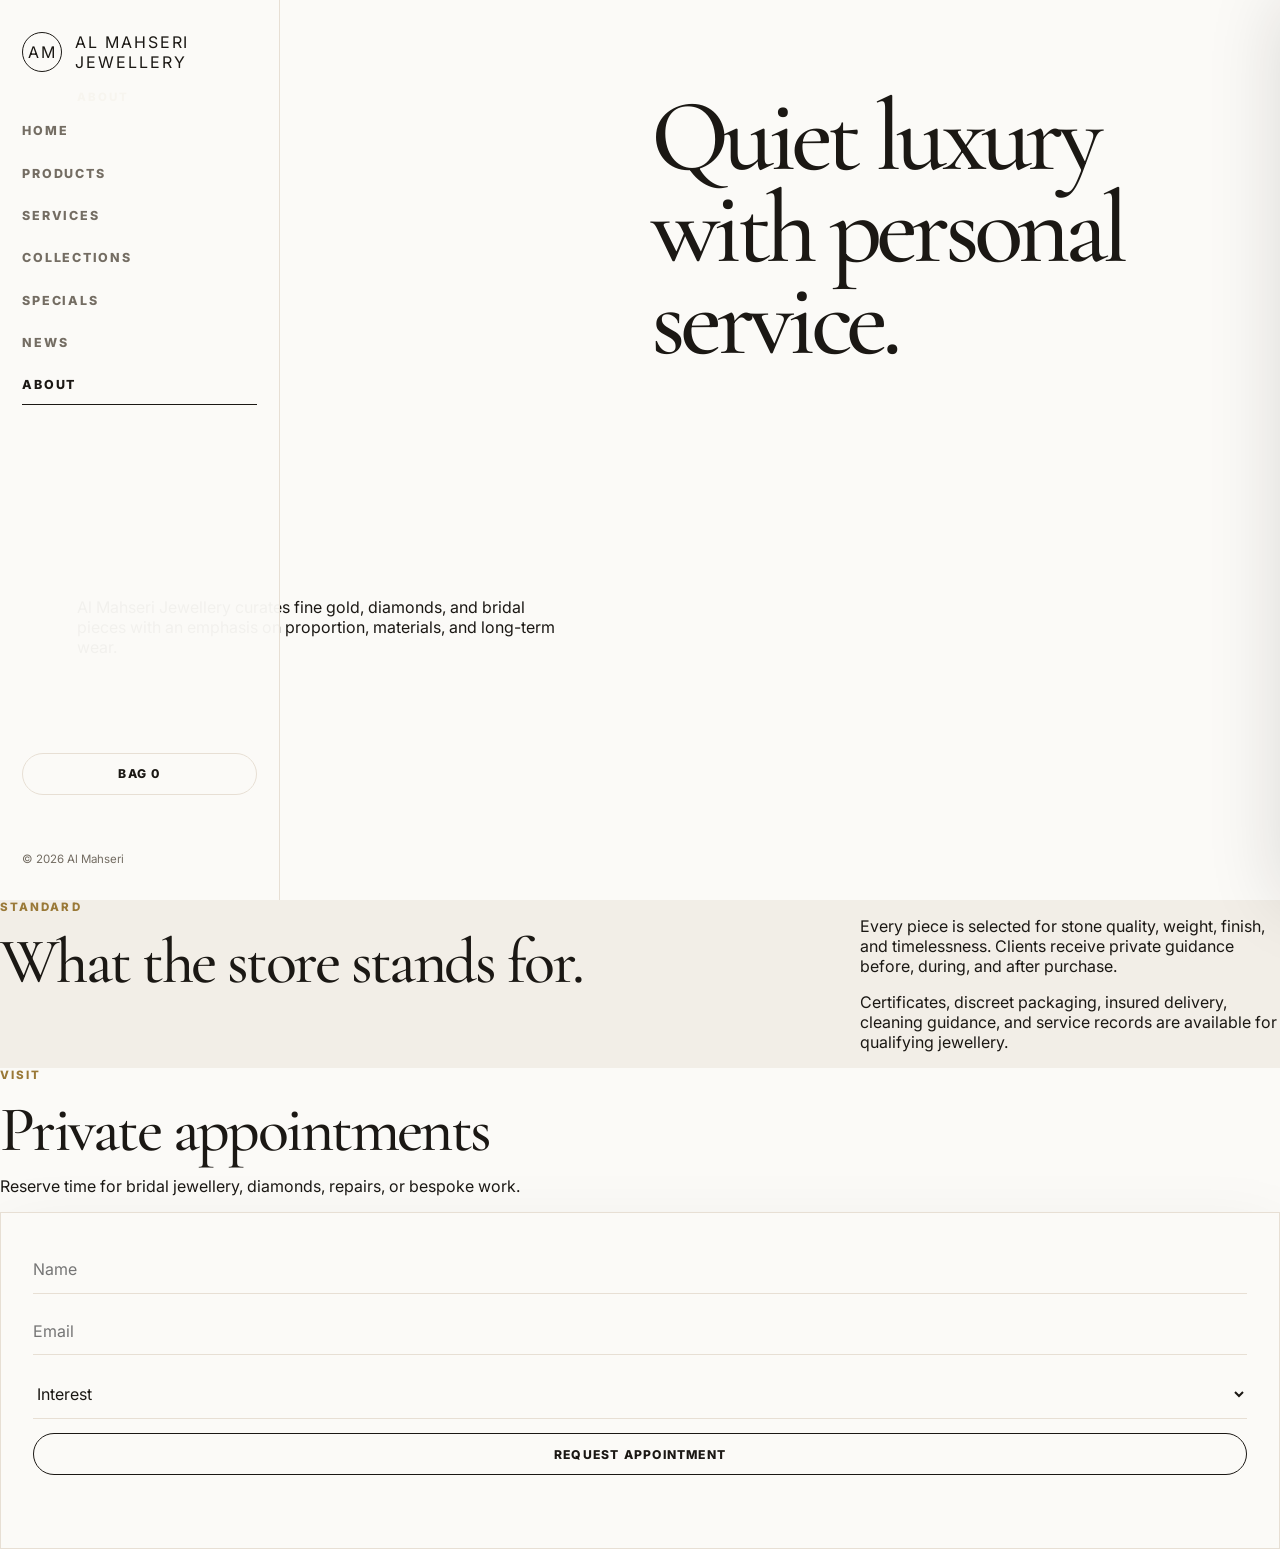
==== about.html @ 57dce5f2 "Convert storefront to multipage site Co-authored-by: Malek Mohammad <MosporD@users.noreply.github.co" ====
<!DOCTYPE html>
<html lang="en">
  <head>
    <meta charset="UTF-8" />
    <meta name="viewport" content="width=device-width, initial-scale=1.0" />
    <meta
      name="description"
      content="About Al Mahseri Jewellery, a minimalist luxury fine jewellery store."
    />
    <title>About | Al Mahseri Jewellery</title>
    <link rel="preconnect" href="https://fonts.googleapis.com" />
    <link rel="preconnect" href="https://fonts.gstatic.com" crossorigin />
    <link
      href="https://fonts.googleapis.com/css2?family=Cormorant+Garamond:wght@500;600&family=Inter:wght@400;500;600;700&display=swap"
      rel="stylesheet"
    />
    <link rel="stylesheet" href="styles.css" />
  </head>
  <body>
    <aside class="side-panel" aria-label="Main navigation">
      <a class="brand" href="index.html" aria-label="Al Mahseri Jewellery home">
        <span class="brand-mark">AM</span>
        <span>Al Mahseri Jewellery</span>
      </a>
      <nav class="side-nav">
        <a href="index.html">Home</a>
        <a href="products.html">Products</a>
        <a href="services.html">Services</a>
        <a href="collections.html">Collections</a>
        <a href="specials.html">Specials</a>
        <a href="news.html">News</a>
        <a class="active" href="about.html">About</a>
      </nav>
      <button class="bag-button" type="button" aria-controls="cart-drawer" aria-expanded="false" data-cart-open>
        Bag <span data-cart-count>0</span>
      </button>
      <small class="side-foot">&copy; <span data-year></span> Al Mahseri</small>
    </aside>

    <main class="page-shell">
      <section class="page-hero">
        <p class="eyebrow">About</p>
        <h1>Quiet luxury with personal service.</h1>
        <p>
          Al Mahseri Jewellery curates fine gold, diamonds, and bridal pieces with an
          emphasis on proportion, materials, and long-term wear.
        </p>
      </section>

      <section class="split-section">
        <div>
          <p class="eyebrow">Standard</p>
          <h2>What the store stands for.</h2>
        </div>
        <div class="text-stack">
          <p>
            Every piece is selected for stone quality, weight, finish, and timelessness.
            Clients receive private guidance before, during, and after purchase.
          </p>
          <p>
            Certificates, discreet packaging, insured delivery, cleaning guidance, and
            service records are available for qualifying jewellery.
          </p>
        </div>
      </section>

      <section class="visit-card">
        <div>
          <p class="eyebrow">Visit</p>
          <h2>Private appointments</h2>
          <p>Reserve time for bridal jewellery, diamonds, repairs, or bespoke work.</p>
        </div>
        <form class="appointment-form" data-appointment-form>
          <input type="text" name="name" placeholder="Name" required />
          <input type="email" name="email" placeholder="Email" required />
          <select name="interest" required>
            <option value="">Interest</option>
            <option>Diamond jewellery</option>
            <option>Gold jewellery</option>
            <option>Services and repairs</option>
            <option>Bespoke commission</option>
          </select>
          <button class="primary-button" type="submit">Request appointment</button>
          <p class="form-note" data-appointment-message></p>
        </form>
      </section>
    </main>

    <div class="cart-overlay" data-cart-close></div>
    <aside class="cart-drawer" id="cart-drawer" aria-label="Shopping bag" aria-hidden="true" data-cart-drawer>
      <div class="cart-header">
        <h2>Bag</h2>
        <button type="button" aria-label="Close bag" data-cart-close>&times;</button>
      </div>
      <div class="cart-items" data-cart-items></div>
      <div class="cart-footer">
        <div class="cart-total">
          <span>Subtotal</span>
          <strong data-cart-total>0 JOD</strong>
        </div>
        <button class="primary-button" type="button" data-checkout>Checkout enquiry</button>
        <p class="form-note" data-checkout-note></p>
      </div>
    </aside>

    <script src="script.js"></script>
  </body>
</html>
---- styles.css ----
:root {
  --paper: #fbfaf7;
  --ink: #1b1814;
  --muted: #746d63;
  --line: #e7dfd4;
  --soft: #f2eee7;
  --gold: #9a7937;
  --panel: 280px;
  --shadow: 0 24px 70px rgba(27, 24, 20, 0.08);
  font-family: Inter, ui-sans-serif, system-ui, -apple-system, BlinkMacSystemFont, "Segoe UI", sans-serif;
}

* {
  box-sizing: border-box;
}

html {
  scroll-behavior: smooth;
}

body {
  background: var(--paper);
  color: var(--ink);
  margin: 0;
}

body.cart-open {
  overflow: hidden;
}

a {
  color: inherit;
  text-decoration: none;
}

button,
input,
select,
textarea {
  font: inherit;
}

button {
  cursor: pointer;
}

img {
  display: block;
  max-width: 100%;
}

.layout {
  min-height: 100vh;
  padding-left: var(--panel);
}

.side-panel {
  background: rgba(251, 250, 247, 0.96);
  border-right: 1px solid var(--line);
  display: flex;
  flex-direction: column;
  gap: 2.5rem;
  inset: 0 auto 0 0;
  padding: 2rem 1.4rem;
  position: fixed;
  width: var(--panel);
  z-index: 20;
}

.brand {
  align-items: center;
  display: inline-flex;
  gap: 0.8rem;
  letter-spacing: 0.12em;
  text-transform: uppercase;
}

.brand-mark {
  border: 1px solid var(--ink);
  border-radius: 50%;
  display: inline-grid;
  flex: 0 0 auto;
  height: 40px;
  place-items: center;
  width: 40px;
}

.brand-name {
  display: grid;
  gap: 0.18rem;
}

.brand-name strong {
  font-size: 0.82rem;
}

.brand-name span,
.panel-note,
.panel-footer {
  color: var(--muted);
  font-size: 0.78rem;
  line-height: 1.6;
}

.side-nav {
  display: grid;
  gap: 0.25rem;
}

.side-nav a {
  border-bottom: 1px solid transparent;
  color: var(--muted);
  font-size: 0.78rem;
  font-weight: 800;
  letter-spacing: 0.14em;
  padding: 0.7rem 0;
  text-transform: uppercase;
}

.side-nav a:hover,
.side-nav a.active,
.side-nav a[aria-current="page"] {
  border-color: var(--ink);
  color: var(--ink);
}

.bag-button,
.primary-button,
.secondary-button,
.filter-button,
.product-row button,
.cart-header button,
.cart-item button,
.newsletter button {
  background: transparent;
  border: 1px solid var(--line);
  color: var(--ink);
  font-size: 0.76rem;
  font-weight: 800;
  letter-spacing: 0.1em;
  text-transform: uppercase;
}

.bag-button,
.primary-button,
.secondary-button {
  border-radius: 999px;
  padding: 0.8rem 1rem;
}

.bag-button {
  margin-top: auto;
  width: 100%;
}

.side-foot {
  color: var(--muted);
  font-size: 0.72rem;
  line-height: 1.6;
  margin: 0.9rem 0 0;
}

.primary-button {
  border-color: var(--ink);
}

.page {
  min-height: 100vh;
}

.page-hero,
.content-section,
.site-footer {
  padding: clamp(3rem, 7vw, 6rem) clamp(1.25rem, 6vw, 5rem);
}

.page-hero {
  display: grid;
  gap: clamp(2rem, 6vw, 5rem);
  grid-template-columns: minmax(0, 0.9fr) minmax(280px, 1fr);
  min-height: 100vh;
}

.page-hero.compact {
  min-height: auto;
  padding-bottom: clamp(2rem, 5vw, 4rem);
}

.hero-copy {
  align-self: center;
  max-width: 700px;
}

.eyebrow {
  color: var(--gold);
  font-size: 0.72rem;
  font-weight: 800;
  letter-spacing: 0.18em;
  margin: 0 0 1.1rem;
  text-transform: uppercase;
}

h1,
h2,
h3 {
  font-family: "Cormorant Garamond", Georgia, serif;
  font-weight: 500;
  margin: 0;
}

h1 {
  font-size: clamp(4rem, 8vw, 8rem);
  letter-spacing: -0.055em;
  line-height: 0.9;
}

h2 {
  font-size: clamp(2.5rem, 5vw, 4.6rem);
  letter-spacing: -0.04em;
  line-height: 0.95;
}

h3 {
  font-size: clamp(1.55rem, 2.4vw, 2.25rem);
  line-height: 1.05;
}

.hero-copy p:not(.eyebrow),
.section-copy,
.text-block p,
.service-card p,
.product-card span,
.news-card p {
  color: var(--muted);
  font-size: clamp(1rem, 1.4vw, 1.13rem);
  line-height: 1.8;
}

.hero-copy p:not(.eyebrow) {
  margin: 1.5rem 0 0;
  max-width: 560px;
}

.hero-actions {
  display: flex;
  flex-wrap: wrap;
  gap: 0.8rem;
  margin-top: 2rem;
}

.hero-image,
.feature-image {
  background: var(--soft) center/cover;
  min-height: 560px;
}

.hero-image.home {
  background-image:
    linear-gradient(180deg, rgba(27, 24, 20, 0.04), rgba(27, 24, 20, 0.16)),
    url("https://images.unsplash.com/photo-1605100804763-247f67b3557e?auto=format&fit=crop&w=1200&q=80");
}

.hero-image.products {
  background-image:
    linear-gradient(180deg, rgba(27, 24, 20, 0.04), rgba(27, 24, 20, 0.16)),
    url("https://images.unsplash.com/photo-1611591437281-460bfbe1220a?auto=format&fit=crop&w=1200&q=80");
}

.hero-image.services {
  background-image:
    linear-gradient(180deg, rgba(27, 24, 20, 0.04), rgba(27, 24, 20, 0.16)),
    url("https://images.unsplash.com/photo-1515562141207-7a88fb7ce338?auto=format&fit=crop&w=1200&q=80");
}

.section-header {
  margin-bottom: 1.8rem;
  max-width: 820px;
}

.section-copy {
  margin: 1rem 0 0;
}

.link-list,
.service-grid,
.collection-grid,
.news-grid {
  border-top: 1px solid var(--line);
}

.link-list article,
.service-card,
.collection-grid article,
.news-card {
  border-bottom: 1px solid var(--line);
}

.link-list article {
  align-items: baseline;
  display: grid;
  gap: 1rem;
  grid-template-columns: minmax(0, 1fr) auto;
  padding: 1.45rem 0;
}

.link-list span,
.news-card time,
.product-card p {
  color: var(--gold);
  font-size: 0.72rem;
  font-weight: 800;
  letter-spacing: 0.14em;
  text-transform: uppercase;
}

.link-list p,
.collection-grid p,
.news-card p {
  color: var(--muted);
  line-height: 1.7;
  margin: 0.55rem 0 0;
}

.service-grid,
.collection-grid,
.news-grid {
  display: grid;
  grid-template-columns: repeat(2, 1fr);
}

.service-card,
.collection-grid article,
.news-card {
  padding: clamp(1.4rem, 3vw, 2.1rem);
}

.service-card:nth-child(odd),
.collection-grid article:nth-child(odd),
.news-card:nth-child(odd) {
  border-right: 1px solid var(--line);
}

.shop-controls {
  align-items: center;
  border-bottom: 1px solid var(--line);
  border-top: 1px solid var(--line);
  display: flex;
  gap: 1rem;
  justify-content: space-between;
  margin-bottom: 1rem;
  padding: 1rem 0;
}

.filters {
  display: flex;
  flex-wrap: wrap;
  gap: 0.6rem;
}

.filter-button {
  border-radius: 999px;
  color: var(--muted);
  padding: 0.65rem 0.9rem;
}

.filter-button.active {
  border-color: var(--ink);
  color: var(--ink);
}

.sort-control {
  align-items: center;
  color: var(--muted);
  display: flex;
  font-size: 0.76rem;
  font-weight: 800;
  gap: 0.6rem;
  letter-spacing: 0.1em;
  text-transform: uppercase;
}

.sort-control select {
  border-radius: 999px;
  padding: 0.62rem 0.9rem;
}

.result-count,
.form-note,
.muted {
  color: var(--muted);
  font-size: 0.86rem;
  line-height: 1.6;
}

.product-grid {
  display: grid;
  gap: 1px;
  grid-template-columns: repeat(3, 1fr);
}

.product-card {
  background: var(--paper);
  border: 1px solid var(--line);
  margin: -1px 0 0 -1px;
}

.product-card img {
  aspect-ratio: 1 / 1.16;
  background: var(--soft);
  object-fit: cover;
  width: 100%;
}

.product-card > div {
  padding: 1.1rem;
}

.product-card p {
  margin: 0 0 0.75rem;
}

.product-card span {
  display: block;
  font-size: 0.92rem;
  margin: 0.7rem 0 1rem;
}

.product-row {
  align-items: center;
  display: flex;
  gap: 1rem;
  justify-content: space-between;
}

.product-row button {
  border-radius: 999px;
  padding: 0.55rem 0.8rem;
}

.split-section {
  background: var(--soft);
  display: grid;
  gap: clamp(2rem, 5vw, 4rem);
  grid-template-columns: minmax(0, 1fr) minmax(280px, 420px);
}

.appointment-form,
.newsletter {
  display: grid;
  gap: 0.85rem;
}

.appointment-form {
  background: var(--paper);
  border: 1px solid var(--line);
  box-shadow: var(--shadow);
  padding: clamp(1.25rem, 3vw, 2rem);
}

.appointment-form input,
.appointment-form select,
.appointment-form textarea,
.newsletter input {
  background: transparent;
  border: 0;
  border-bottom: 1px solid var(--line);
  color: var(--ink);
  padding: 0.85rem 0;
  width: 100%;
}

.appointment-form textarea {
  min-height: 110px;
  resize: vertical;
}

.site-footer {
  border-top: 1px solid var(--line);
  padding: 2rem clamp(1.25rem, 6vw, 5rem);
}

.site-footer small {
  color: var(--muted);
}

.cart-overlay {
  background: rgba(27, 24, 20, 0.28);
  inset: 0;
  opacity: 0;
  pointer-events: none;
  position: fixed;
  transition: opacity 200ms ease;
  z-index: 30;
}

.cart-drawer {
  background: var(--paper);
  box-shadow: -20px 0 70px rgba(27, 24, 20, 0.14);
  display: flex;
  flex-direction: column;
  height: 100vh;
  position: fixed;
  right: 0;
  top: 0;
  transform: translateX(105%);
  transition: transform 220ms ease;
  width: min(92vw, 410px);
  z-index: 40;
}

body.cart-open .cart-overlay {
  opacity: 1;
  pointer-events: auto;
}

body.cart-open .cart-drawer {
  transform: translateX(0);
}

.cart-header,
.cart-footer {
  padding: 1.2rem;
}

.cart-header {
  align-items: center;
  border-bottom: 1px solid var(--line);
  display: flex;
  justify-content: space-between;
}

.cart-header h2 {
  font-size: 2rem;
}

.cart-header button,
.cart-item button {
  border: 0;
}

.cart-header button {
  font-size: 1.5rem;
}

.cart-items {
  flex: 1;
  overflow-y: auto;
  padding: 0 1.2rem;
}

.cart-item {
  border-bottom: 1px solid var(--line);
  display: flex;
  gap: 1rem;
  justify-content: space-between;
  padding: 1rem 0;
}

.cart-item h3 {
  font-size: 1.35rem;
}

.cart-item p {
  color: var(--muted);
  margin: 0.35rem 0 0;
}

.cart-footer {
  border-top: 1px solid var(--line);
}

.cart-total {
  display: flex;
  justify-content: space-between;
  margin-bottom: 1rem;
}

.cart-footer .primary-button {
  width: 100%;
}

@media (max-width: 980px) {
  :root {
    --panel: 0px;
  }

  .layout {
    padding-left: 0;
    padding-top: 148px;
  }

  .side-panel {
    border-bottom: 1px solid var(--line);
    border-right: 0;
    bottom: auto;
    display: grid;
    gap: 0.9rem;
    grid-template-columns: 1fr auto;
    padding: 0.9rem 1rem 0;
    right: 0;
    width: auto;
  }

  .side-nav {
    display: flex;
    gap: 1rem;
    grid-column: 1 / -1;
    overflow-x: auto;
    padding: 0.2rem 0 0.7rem;
  }

  .side-nav a {
    flex: 0 0 auto;
    padding: 0.4rem 0;
  }

  .panel-note,
  .panel-footer {
    display: none;
  }

  .bag-button {
    margin-top: 0;
    width: auto;
  }

  .page-hero,
  .split-section {
    grid-template-columns: 1fr;
  }

  .page-hero {
    min-height: auto;
  }

  .hero-image,
  .feature-image {
    min-height: 420px;
  }

  .product-grid {
    grid-template-columns: repeat(2, 1fr);
  }
}

@media (max-width: 620px) {
  .layout {
    padding-top: 142px;
  }

  .brand {
    font-size: 0.68rem;
  }

  .brand-mark {
    display: none;
  }

  .side-nav a {
    font-size: 0.66rem;
  }

  h1 {
    font-size: clamp(3.2rem, 18vw, 5rem);
  }

  .hero-image,
  .feature-image {
    min-height: 320px;
  }

  .shop-controls {
    align-items: flex-start;
    flex-direction: column;
  }

  .product-grid,
  .service-grid,
  .collection-grid,
  .news-grid {
    grid-template-columns: 1fr;
  }

  .service-card:nth-child(odd),
  .collection-grid article:nth-child(odd),
  .news-card:nth-child(odd) {
    border-right: 0;
  }
}
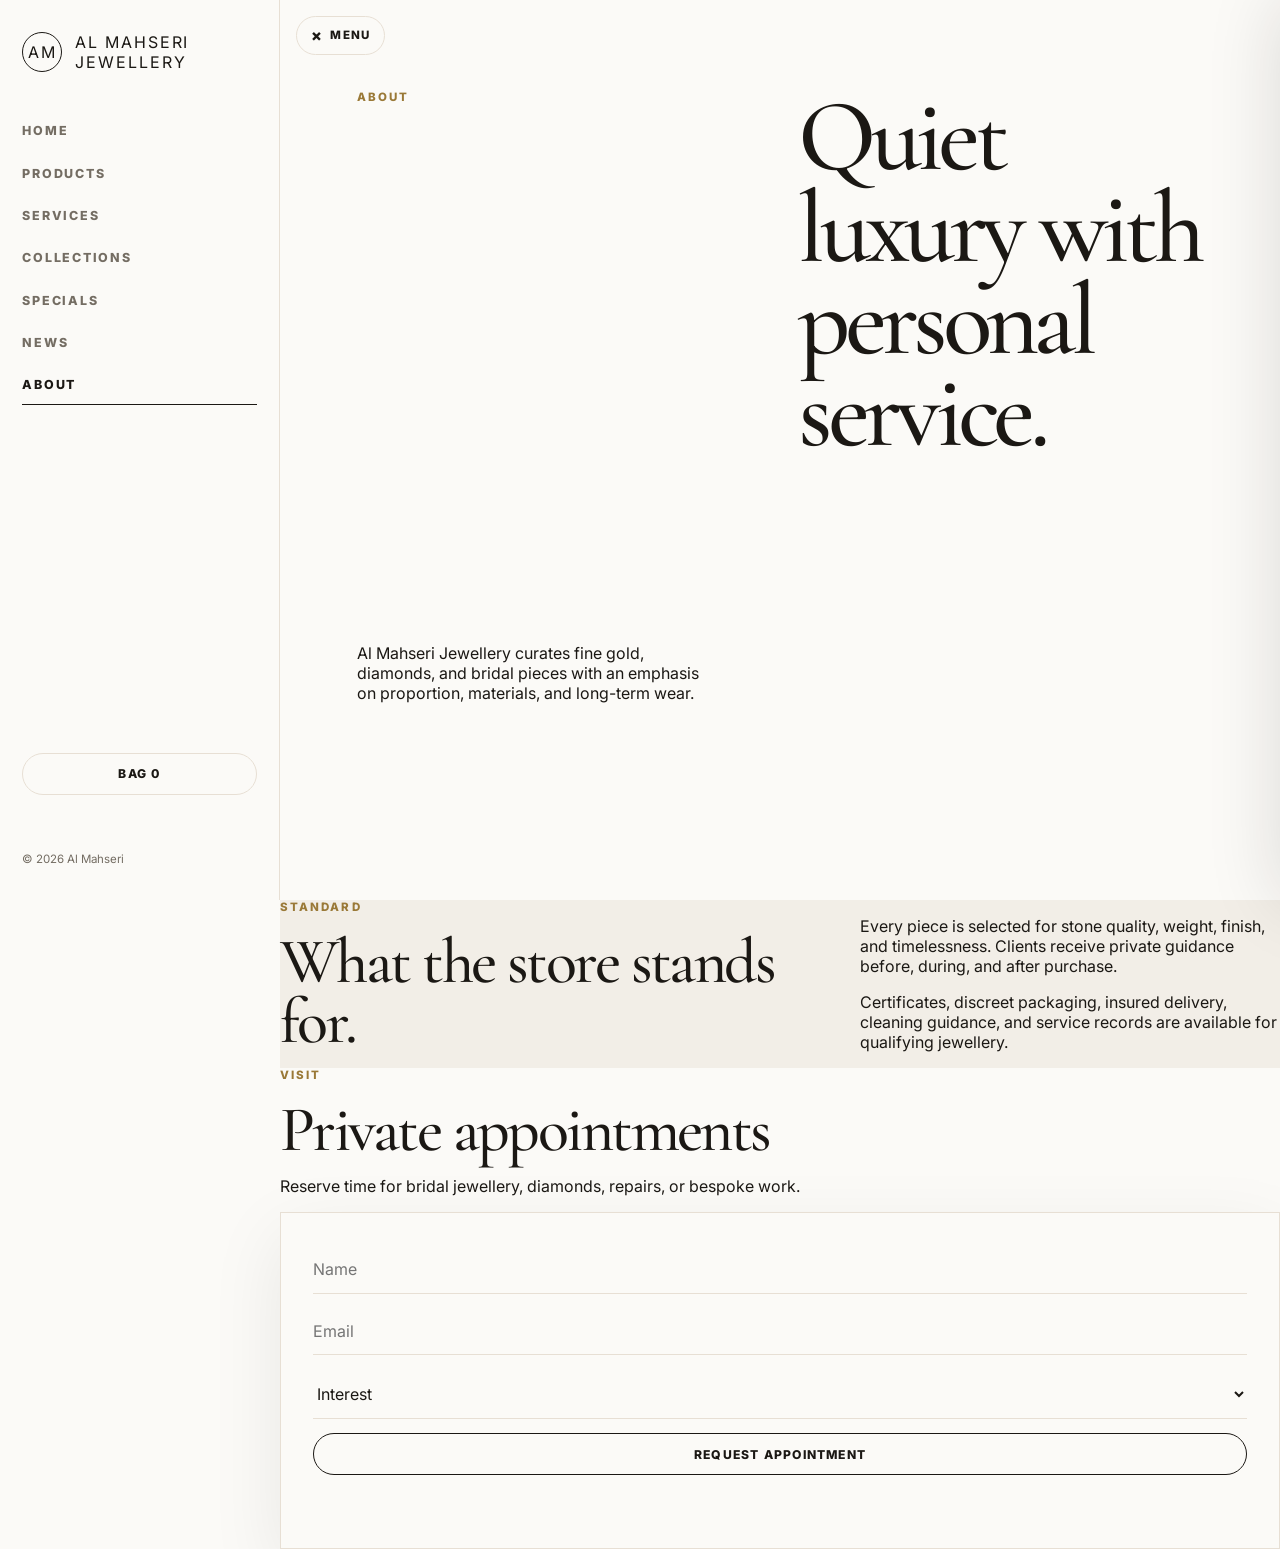
==== commit 9baff669: "Make left navigation collapsible sitewide Co-authored-by: Malek Mohammad <MosporD@users.noreply.gith" ====
--- a/about.html
+++ b/about.html
@@ -16,12 +16,21 @@
     />
     <link rel="stylesheet" href="styles.css" />
   </head>
-  <body>
-    <aside class="side-panel" aria-label="Main navigation">
+  <body class="has-collapsible-panel">
+    <aside class="side-panel home-panel" id="site-navigation" aria-label="Main navigation" data-left-panel="true">
       <a class="brand" href="index.html" aria-label="Al Mahseri Jewellery home">
         <span class="brand-mark">AM</span>
         <span>Al Mahseri Jewellery</span>
       </a>
+      <button
+        class="panel-toggle"
+        type="button"
+        aria-controls="site-navigation"
+        aria-expanded="true"
+        data-panel-toggle="true"
+      >
+        Menu
+      </button>
       <nav class="side-nav">
         <a href="index.html">Home</a>
         <a href="products.html">Products</a>
@@ -37,7 +46,7 @@
       <small class="side-foot">&copy; <span data-year></span> Al Mahseri</small>
     </aside>
 
-    <main class="page-shell">
+    <main class="page-shell home-layout">
       <section class="page-hero">
         <p class="eyebrow">About</p>
         <h1>Quiet luxury with personal service.</h1>
--- a/styles.css
+++ b/styles.css
@@ -49,9 +49,11 @@
   max-width: 100%;
 }
 
-.layout {
+.layout,
+.page-shell {
   min-height: 100vh;
   padding-left: var(--panel);
+  transition: padding-left 220ms ease;
 }
 
 .side-panel {
@@ -65,6 +67,53 @@
   position: fixed;
   width: var(--panel);
   z-index: 20;
+}
+
+.side-panel {
+  transition: transform 220ms ease;
+}
+
+.panel-toggle {
+  align-items: center;
+  background: var(--paper);
+  border: 1px solid var(--line);
+  border-radius: 999px;
+  color: var(--ink);
+  display: inline-flex;
+  font-size: 0.72rem;
+  font-weight: 800;
+  gap: 0.45rem;
+  letter-spacing: 0.12em;
+  padding: 0.65rem 0.85rem;
+  position: fixed;
+  left: calc(var(--panel) + 1rem);
+  text-transform: uppercase;
+  top: 1rem;
+  transition: left 220ms ease;
+  z-index: 25;
+}
+
+.panel-toggle::before {
+  content: "×";
+  font-size: 1rem;
+  line-height: 1;
+}
+
+body.panel-collapsed .side-panel {
+  transform: translateX(calc(-1 * var(--panel)));
+}
+
+body.panel-collapsed .layout,
+body.panel-collapsed .page-shell {
+  padding-left: 0;
+}
+
+body.panel-collapsed .panel-toggle {
+  left: 1rem;
+}
+
+body.panel-collapsed .panel-toggle::before {
+  content: "☰";
 }
 
 .brand {
@@ -168,6 +217,212 @@
   min-height: 100vh;
 }
 
+.page-shell {
+  min-height: 100vh;
+}
+
+.hero.split-page {
+  background:
+    radial-gradient(circle at 88% 12%, rgba(154, 121, 55, 0.22), transparent 30%),
+    radial-gradient(circle at 38% 85%, rgba(114, 43, 49, 0.1), transparent 28%);
+  display: grid;
+  gap: clamp(2rem, 6vw, 5rem);
+  grid-template-columns: minmax(0, 0.92fr) minmax(280px, 1fr);
+  min-height: 100vh;
+  padding: clamp(3rem, 7vw, 6rem) clamp(1.25rem, 6vw, 5rem);
+}
+
+.hero.split-page > div:first-child {
+  align-self: center;
+  max-width: 700px;
+}
+
+.hero.split-page p:not(.eyebrow) {
+  color: var(--muted);
+  font-size: clamp(1rem, 1.4vw, 1.13rem);
+  line-height: 1.8;
+  margin: 1.5rem 0 0;
+  max-width: 560px;
+}
+
+.link-row {
+  display: flex;
+  flex-wrap: wrap;
+  gap: 1rem;
+  margin-top: 2rem;
+}
+
+.hero-kicker {
+  align-items: center;
+  border-top: 1px solid rgba(154, 121, 55, 0.28);
+  color: var(--muted);
+  display: flex;
+  flex-wrap: wrap;
+  gap: 0.7rem 1.1rem;
+  margin-top: 2.4rem;
+  padding-top: 1.1rem;
+}
+
+.hero-kicker span {
+  color: var(--gold);
+  font-size: 0.72rem;
+  font-weight: 900;
+  letter-spacing: 0.14em;
+  text-transform: uppercase;
+}
+
+.hero-kicker p {
+  font-size: 0.92rem;
+  margin: 0;
+}
+
+.text-link {
+  border-bottom: 1px solid var(--ink);
+  display: inline-block;
+  font-size: 0.78rem;
+  font-weight: 800;
+  letter-spacing: 0.12em;
+  padding-bottom: 0.26rem;
+  text-transform: uppercase;
+}
+
+.image-panel {
+  background: var(--soft) center/cover;
+  min-height: 560px;
+}
+
+.jewel-stage {
+  align-self: stretch;
+  background:
+    linear-gradient(145deg, rgba(27, 24, 20, 0.2), rgba(27, 24, 20, 0.72)),
+    url("https://images.unsplash.com/photo-1611591437281-460bfbe1220a?auto=format&fit=crop&w=1200&q=80") center/cover;
+  border: 1px solid rgba(154, 121, 55, 0.22);
+  box-shadow: var(--shadow);
+  color: var(--paper);
+  display: grid;
+  min-height: 640px;
+  overflow: hidden;
+  padding: clamp(1.2rem, 3vw, 2rem);
+  position: relative;
+}
+
+.jewel-stage::before {
+  background:
+    radial-gradient(circle at 28% 18%, rgba(255, 248, 222, 0.5), transparent 12%),
+    radial-gradient(circle at 76% 38%, rgba(154, 121, 55, 0.46), transparent 15%),
+    linear-gradient(120deg, transparent, rgba(255, 255, 255, 0.13), transparent);
+  content: "";
+  inset: 0;
+  opacity: 0.8;
+  pointer-events: none;
+  position: absolute;
+}
+
+.hot-product-panel {
+  align-self: end;
+  background: rgba(251, 250, 247, 0.12);
+  backdrop-filter: blur(22px);
+  border: 1px solid rgba(251, 250, 247, 0.28);
+  box-shadow: 0 30px 80px rgba(0, 0, 0, 0.26);
+  display: grid;
+  gap: 1.2rem;
+  max-width: 460px;
+  padding: clamp(1.1rem, 3vw, 1.7rem);
+  position: relative;
+  z-index: 1;
+}
+
+.hot-label {
+  align-items: center;
+  display: flex;
+  justify-content: space-between;
+}
+
+.hot-label span {
+  color: #f3d58b;
+  font-size: 0.7rem;
+  font-weight: 900;
+  letter-spacing: 0.16em;
+  text-transform: uppercase;
+}
+
+.hot-label strong {
+  border: 1px solid rgba(243, 213, 139, 0.45);
+  border-radius: 999px;
+  color: #f3d58b;
+  font-size: 0.68rem;
+  letter-spacing: 0.12em;
+  padding: 0.35rem 0.65rem;
+  text-transform: uppercase;
+}
+
+.hot-product-panel img {
+  aspect-ratio: 1.28 / 1;
+  border: 1px solid rgba(251, 250, 247, 0.18);
+  object-fit: cover;
+  width: 100%;
+}
+
+.hot-copy h2 {
+  color: #fffaf0;
+  font-size: clamp(2.1rem, 4vw, 3.8rem);
+  letter-spacing: -0.05em;
+}
+
+.hot-copy p {
+  color: rgba(251, 250, 247, 0.78);
+  line-height: 1.7;
+  margin: 0.8rem 0 0;
+}
+
+.hot-meta {
+  align-items: center;
+  display: flex;
+  gap: 1rem;
+  justify-content: space-between;
+}
+
+.hot-price {
+  color: #fffaf0;
+  font-weight: 900;
+}
+
+.hot-add {
+  background: #fffaf0;
+  border: 1px solid #fffaf0;
+  border-radius: 999px;
+  color: var(--ink);
+  font-size: 0.72rem;
+  font-weight: 900;
+  letter-spacing: 0.12em;
+  padding: 0.8rem 1rem;
+  text-transform: uppercase;
+}
+
+.hot-dots {
+  display: flex;
+  gap: 0.45rem;
+}
+
+.hot-dots button {
+  background: rgba(251, 250, 247, 0.28);
+  border: 0;
+  border-radius: 999px;
+  height: 4px;
+  padding: 0;
+  width: 28px;
+}
+
+.hot-dots button.active {
+  background: #f3d58b;
+}
+
+.image-ring {
+  background-image:
+    linear-gradient(180deg, rgba(27, 24, 20, 0.04), rgba(27, 24, 20, 0.16)),
+    url("https://images.unsplash.com/photo-1605100804763-247f67b3557e?auto=format&fit=crop&w=1200&q=80");
+}
+
 .page-hero,
 .content-section,
 .site-footer {
@@ -584,7 +839,12 @@
     --panel: 0px;
   }
 
-  .layout {
+  body.has-collapsible-panel {
+    --panel: 280px;
+  }
+
+  .layout,
+  .page-shell {
     padding-left: 0;
     padding-top: 148px;
   }
@@ -601,6 +861,10 @@
     width: auto;
   }
 
+  .panel-toggle {
+    display: none;
+  }
+
   .side-nav {
     display: flex;
     gap: 1rem;
@@ -625,48 +889,121 @@
   }
 
   .page-hero,
-  .split-section {
+  .split-section,
+  .hero.split-page {
     grid-template-columns: 1fr;
   }
 
-  .page-hero {
+  .page-hero,
+  .hero.split-page {
     min-height: auto;
   }
 
   .hero-image,
-  .feature-image {
+  .feature-image,
+  .image-panel {
     min-height: 420px;
   }
 
   .product-grid {
     grid-template-columns: repeat(2, 1fr);
   }
+
+  body.has-collapsible-panel .page-shell {
+    padding-left: var(--panel);
+    padding-top: 0;
+  }
+
+  body.has-collapsible-panel.panel-collapsed .page-shell {
+    padding-left: 0;
+  }
+
+  body.has-collapsible-panel .side-panel {
+    border-bottom: 0;
+    border-right: 1px solid var(--line);
+    bottom: 0;
+    display: flex;
+    gap: 2.5rem;
+    grid-template-columns: none;
+    padding: 2rem 1.4rem;
+    right: auto;
+    top: 0;
+    transform: translateX(0);
+    width: var(--panel);
+  }
+
+  body.has-collapsible-panel.panel-collapsed .side-panel {
+    transform: translateX(calc(-1 * var(--panel)));
+  }
+
+  body.has-collapsible-panel .panel-toggle {
+    display: inline-flex;
+  }
+
+  body.has-collapsible-panel .side-nav {
+    display: grid;
+    gap: 0.25rem;
+    grid-column: auto;
+    overflow: visible;
+    padding: 0;
+  }
+
+  body.has-collapsible-panel .side-nav a {
+    flex: initial;
+    padding: 0.7rem 0;
+  }
+
+  body.has-collapsible-panel .side-foot {
+    display: block;
+  }
 }
 
 @media (max-width: 620px) {
-  .layout {
+  .layout,
+  .page-shell {
     padding-top: 142px;
+  }
+
+  body.has-collapsible-panel .page-shell {
+    padding-top: 0;
   }
 
   .brand {
     font-size: 0.68rem;
   }
 
-  .brand-mark {
+  body:not(.has-collapsible-panel) .brand-mark {
     display: none;
+  }
+
+  body.has-collapsible-panel .brand-mark {
+    display: inline-grid;
   }
 
   .side-nav a {
     font-size: 0.66rem;
   }
 
+  body.has-collapsible-panel .side-nav a {
+    font-size: 0.78rem;
+  }
+
   h1 {
     font-size: clamp(3.2rem, 18vw, 5rem);
   }
 
   .hero-image,
-  .feature-image {
+  .feature-image,
+  .image-panel {
     min-height: 320px;
+  }
+
+  .jewel-stage {
+    min-height: 520px;
+  }
+
+  .hot-product-panel {
+    margin: 1rem;
   }
 
   .shop-controls {
